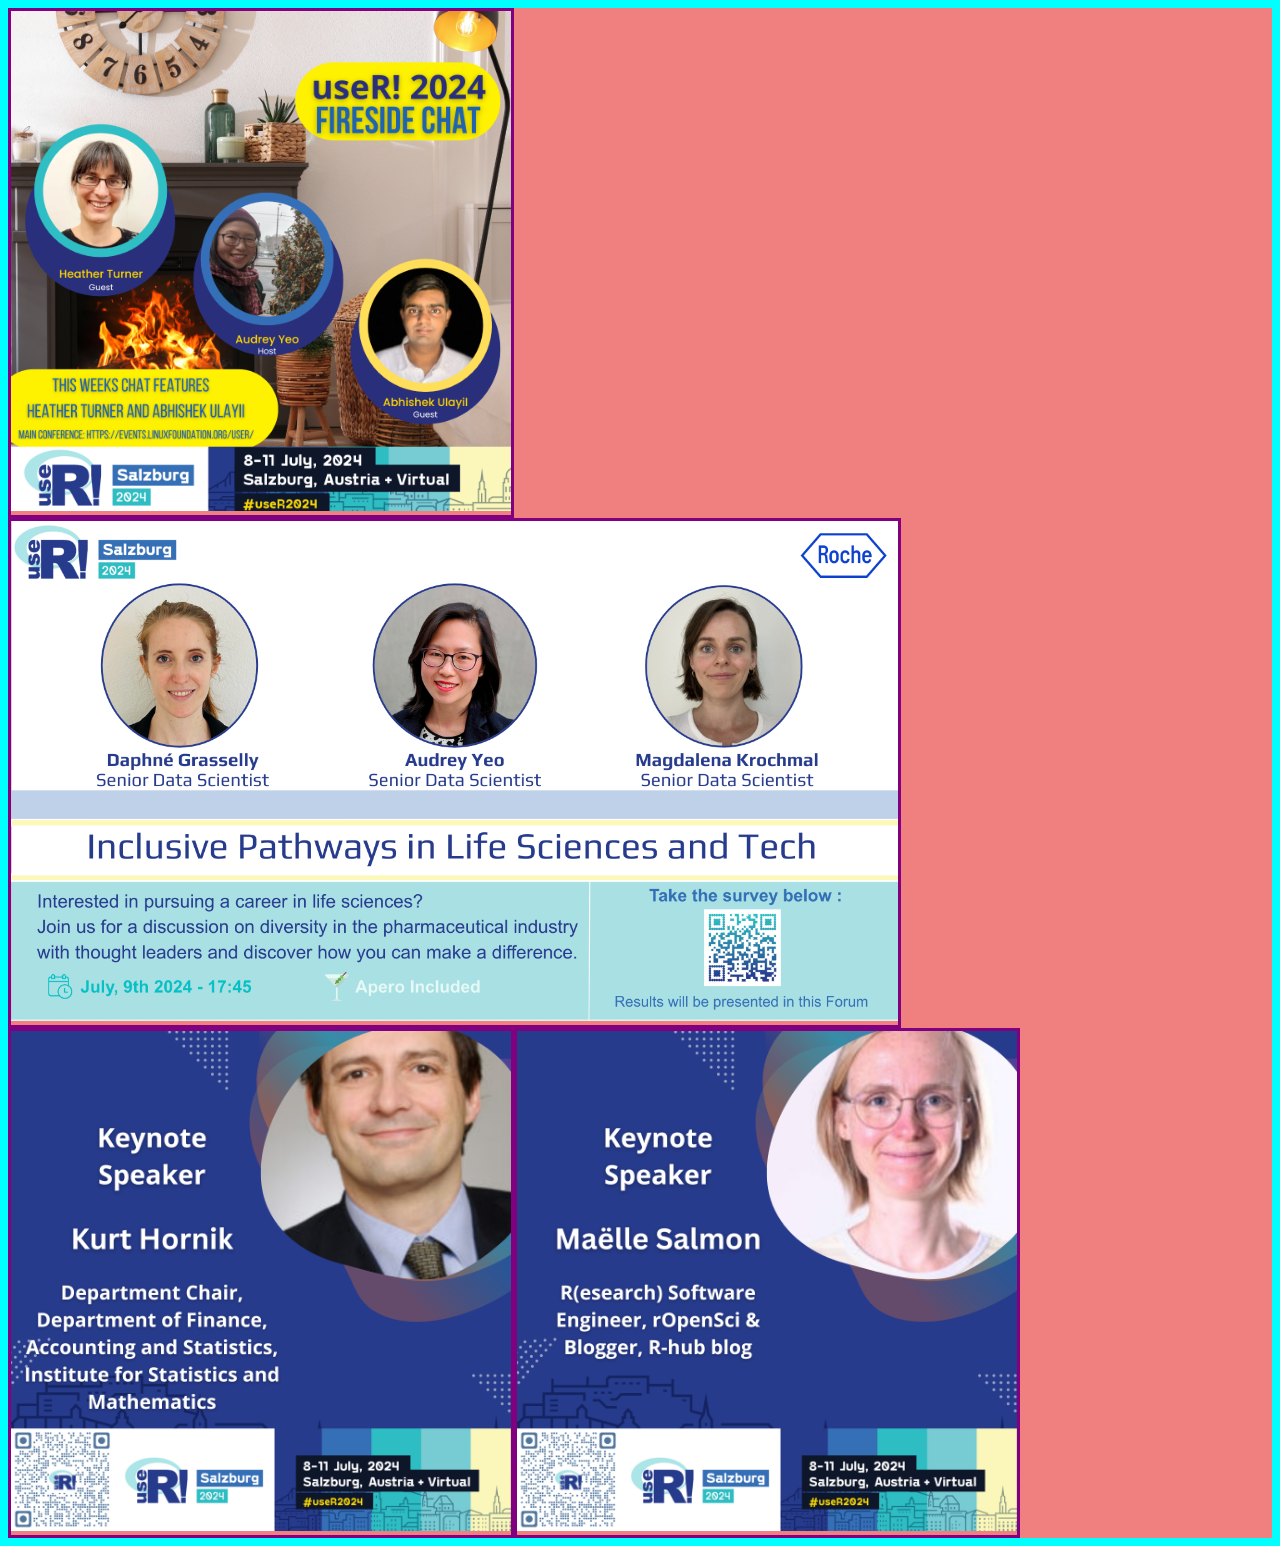
==== index.html @ 4b53d6f5 "Initial site setup with Grid" ====
<!DOCTYPE html>
<html lang="en">
<head>
    <meta charset="UTF-8">
    <meta name="viewport" content="width=device-width, initial-scale=1.0">
    <title>Day 5</title>
    <link rel="stylesheet" href="css/style.css">
</head>
<body>
    <div class="box1">
        <div><img src="images/FiresidechatHeatherAbhi.png" alt=""></div>
        <div><img src="images/inclusive_pathsways_2024_Graselly_Krochmal_Yeo.png" alt=""></div>
        <div><img src="images/Kurt Hornik.png" alt=""></div>
        <div><img src="images/Maëlle Salmon.png" alt=""></div>
    </div>

    

   
</body>
</html>
---- css/style.css ----
body {background-color: aqua;}

.box1 {
    background-color: lightcoral;
    display: flex;
    flex-wrap: wrap;
}

.box1>div{
border: 3px solid purple;  
}
.box1>div>img{
    width: 100%;
    height: 500px;
}

.box2{
    background-color: beige;
    border: 4px solid red;
    padding-left: 6%;
    padding-top: 1%;
    display: grid;
    grid-template-columns: 1fr 1fr;
}

.box2>div{
    background-color: lawngreen;
    border: 2px solid royalblue;
    width: 46%;
    float: left;
}
.box3{
    background-color: lightgray;
    border: 4px solid darkolivegreen;
    display: grid;
    grid-template-columns: 1fr 1fr;
}
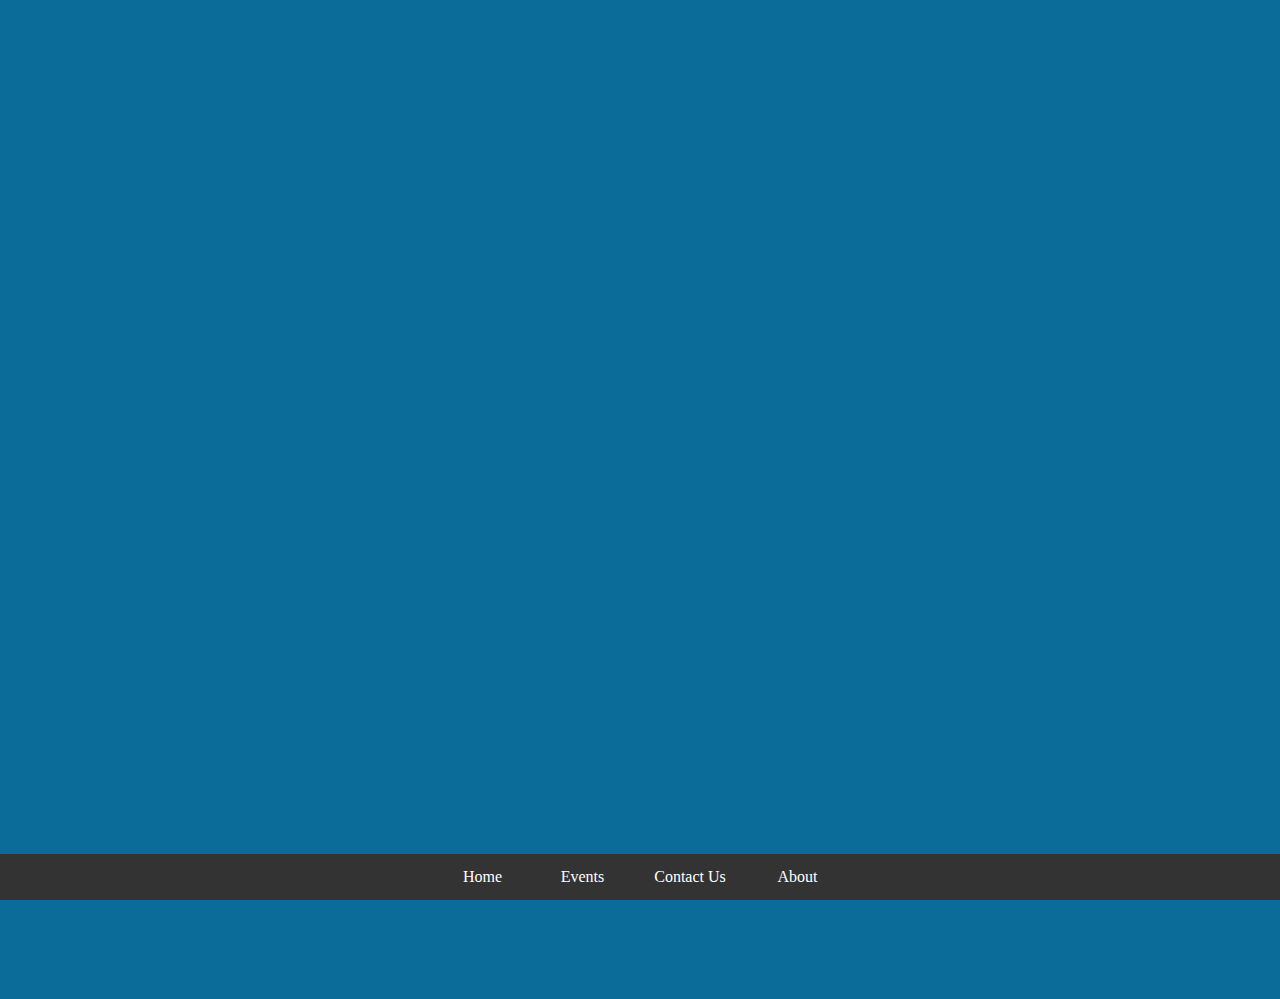
==== commit 26c0ef10: "Refactor and final structure." ====
--- a/index.html
+++ b/index.html
@@ -3,19 +3,50 @@
 <head>
     <meta charset="UTF-8">
     <meta name="viewport" content="width=device-width, initial-scale=1.0">
-    <title>Day 5</title>
     <link rel="stylesheet" href="css/style.css">
+    <link rel="stylesheet" href="css/animation.css">
+
+    <title>Document</title>
 </head>
 <body>
-    <div class="box1">
-        <div><img src="images/FiresidechatHeatherAbhi.png" alt=""></div>
-        <div><img src="images/inclusive_pathsways_2024_Graselly_Krochmal_Yeo.png" alt=""></div>
-        <div><img src="images/Kurt Hornik.png" alt=""></div>
-        <div><img src="images/Maëlle Salmon.png" alt=""></div>
-    </div>
+    <header>
 
+    </header>
+
+    <main>
+
+<div class="hero-image">
+    <div class="hero-tint">
+    <div class="hero-content">
+        <h1>useR! 2024</h1>
+        Join the R community in historic Salzburg July 8th - 11th.
+        <a class="hero-button" href="https://web.cvent.com/event/182eb69b-3568-4af3-9135-712c5d60348d/register?__hstc=160532258.2cb5e85e010b579c0fb64240814760c4.1705298804145.1720108149977.1720125713028.85&__hssc=160532258.2.1720125713028&__hsfp=3391937856&_gl=1*1c7i5jy*_gcl_au*MjA1NDMwOTU1My4xNzEzNDc2NDE0*_ga*NTA2NDI1MDIzLjE3MDUyOTg4MDI.*_ga_VWZ4V8CGRF*MTcyMDEyNTcxMy42OS4xLjE3MjAxMjU3MTUuMC4wLjA." target="_blank" rel="noopener">Register</a>
+    </div></div>
+</div>
+<div><p class="section-text">Keynote Speakers</p></div>
+<div class="container">
     
+    <div class="item item1"><img src="images/DrKellyBodwin.png" class="gallery-img" alt=""></div>
+    <div class="item item2"><img src="images/Kurt Hornik.png" class="gallery-img" alt=""></div>
+    <div class="item item3"><img src="images/Hilaryparker.png" class="gallery-img" alt=""></div>
+    <div class="item item3"><img src="images/TorstenHothorn.png" class="gallery-img" alt=""></div>
+    <div class="item item3"><img src="images/Maëlle Salmon.png" class="gallery-img" alt=""></div>
 
-   
+</div>
+
+    </main>
+
+<footer>
+    <ul>
+        <li><a href="index.html">Home</a></li>
+        <li><a href="events.html">Events</a></li>
+        <li><a href="contact.html">Contact Us</a></li>
+        <li><a href="about.html">About</a></li>
+      </ul>
+
+
+</footer>
+
+
 </body>
 </html>--- a/css/style.css
+++ b/css/style.css
@@ -1,37 +1,139 @@
-body {background-color: aqua;}
-
-.box1 {
-    background-color: lightcoral;
-    display: flex;
-    flex-wrap: wrap;
+body{
+    background-color: rgb(11, 108, 153);
+    margin: 0;
+    padding: 0;
+    
 }
 
-.box1>div{
-border: 3px solid purple;  
-}
-.box1>div>img{
-    width: 100%;
-    height: 500px;
+.hero-image{
+
+background-image: linear-gradient(rgba(0, 0, 0, 0.2), rgba(0, 0, 0, 0.1)), url("../images/UseR-24-Event-LaunchAssets-v2_subhero-2400x750-A.png"); 
+height: 300px;
+background-position: center;
+background-size: cover;
+
+opacity: 0;
+    animation: fadein .5s;
+    animation-fill-mode: both;
 }
 
-.box2{
-    background-color: beige;
-    border: 4px solid red;
-    padding-left: 6%;
-    padding-top: 1%;
+.hero-image .hero-tint{
+    width: 100%;
+    height: 100%;
+    background-color: rgba(0, 0, 0, 0.3);
     display: grid;
-    grid-template-columns: 1fr 1fr;
+    
 }
 
-.box2>div{
-    background-color: lawngreen;
-    border: 2px solid royalblue;
-    width: 46%;
+.hero-image .hero-content{
+background: radial-gradient(circle, #f3e305 0%, #09e4e4 100%);
+  
+  -webkit-background-clip: text;
+  background-clip: text;
+  color: transparent;
+  animation: animatedGradient 2s infinite ease;
+  animation-direction: alternate;
+    font-size: xx-large;
+    
+}
+
+.hero-image .hero-content {
+    margin-left: calc(40px + 4vw);
+    margin-bottom: calc(40px + 3vw);
+    justify-content: left;
+    display: grid;
+}
+
+.hero-image .hero-button{
+    
+    border-radius: 5px;
+    padding: 
+    calc(10px + 0.15vw)
+    calc(15px + 0.15vw);
+    background: rgba(0, 100, 200, 0.8);
+    color: rgb(241, 200, 15);
+    font-size: calc(8px + 1vw);
+    text-decoration: none;
+    
+    position: relative;
+    width: 11%;
+   
+    
+}
+.hero-image .hero-button:hover{
+    background: rgba(180, 174, 174, 0.3);
+    color: rgb(253, 210, 18);
+    }
+.container{
+    display: grid;
+    grid-template-columns: repeat(auto-fill, 285px);
+    place-items: center;
+    gap: 20px;
+    padding-left: 5%;
+    opacity: 0;
+    animation: fadein 1s;
+    animation-fill-mode: both;
+}
+.gallery-img{
+    margin-top: 10px;
+    width: 100%;
+    height: 100%;
+    object-fit: cover;
+    
+    
+
+    
+}
+
+
+.section-text{
+    color: gold;
+    text-align: center;
+    font-size: 3rem;
+    margin: 0;
+    padding: 1%;
+    text-shadow: rgb(13, 144, 161) 1px 1px;
+    
+    animation: fadein 1.5s;
+    animation-fill-mode: forwards;
+    opacity: 0;
+}
+
+  ul {
+    display: grid;
+    list-style-type: none;
+    margin: 0;
+    padding: 0;
+    grid-template-columns: 100px 100px 115px 100px;
+    grid-template-rows: auto;
+    justify-content: center;
+  }
+  ul {
+    list-style-type: none;
+    margin: 0;
+    padding: 0;
+    overflow: hidden;
+    background-color: #333;
+    position: fixed;
+    bottom: 0;
+    
+    width: 100%;
+  }
+  
+  li {
     float: left;
-}
-.box3{
-    background-color: lightgray;
-    border: 4px solid darkolivegreen;
-    display: grid;
-    grid-template-columns: 1fr 1fr;
-}+  }
+  
+  li a {
+    display: block;
+    color: white;
+    text-align: center;
+    padding: 14px 16px;
+    text-decoration: none;
+  }
+  
+  /* Change the link color to #111 (black) on hover */
+  li a:hover {
+    background-color: #111;
+  }
+  --- a/css/animation.css
+++ b/css/animation.css
@@ -0,0 +1,31 @@
+@keyframes fadein {
+    from {opacity: 0;
+        transform: translateX(1000%);
+    }
+    to 
+    {opacity: 1;
+        transform: translateX(0);}
+    
+}
+
+@keyframes animatedGradient {
+    from {
+      background-size: 10%;
+      
+    }
+  
+    to {
+      background-size: 25%;
+    }
+  }
+  @keyframes slidein {
+    0% {
+        transform: translateX(1000%);
+    }
+    90% {
+        transform: translateX(-50%);}
+        
+    100% {
+        transform: translateX(0);
+    }
+  }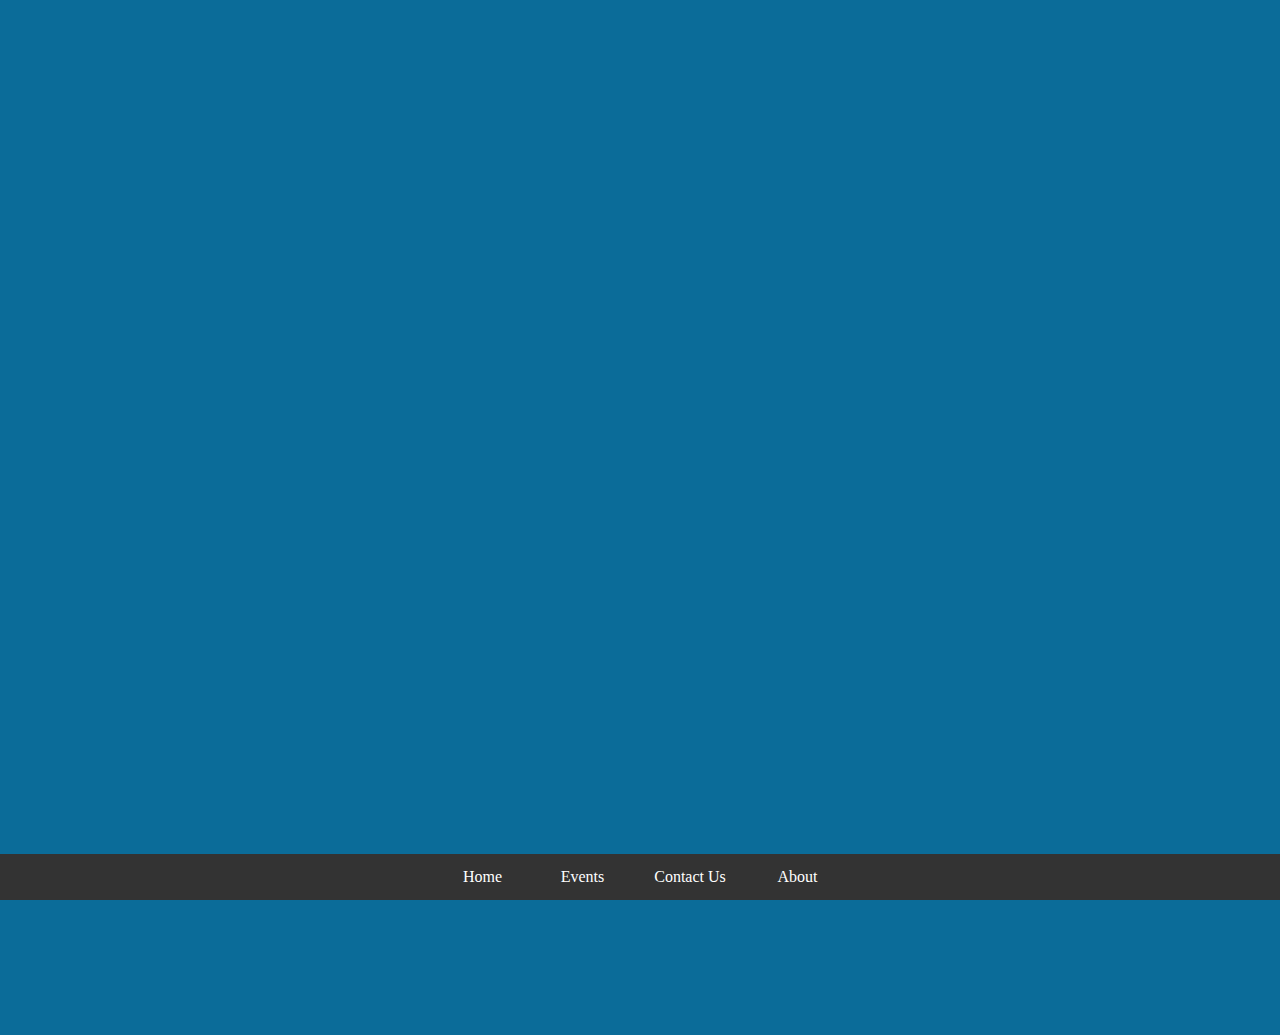
==== commit 1513ec02: "Add text to speaker pics." ====
--- a/index.html
+++ b/index.html
@@ -26,11 +26,11 @@
 <div><p class="section-text">Keynote Speakers</p></div>
 <div class="container">
     
-    <div class="item item1"><img src="images/DrKellyBodwin.png" class="gallery-img" alt=""></div>
-    <div class="item item2"><img src="images/Kurt Hornik.png" class="gallery-img" alt=""></div>
-    <div class="item item3"><img src="images/Hilaryparker.png" class="gallery-img" alt=""></div>
-    <div class="item item3"><img src="images/TorstenHothorn.png" class="gallery-img" alt=""></div>
-    <div class="item item3"><img src="images/Maëlle Salmon.png" class="gallery-img" alt=""></div>
+    <div class="item item1"><div>Kelly Bodwin</div> <img src="images/DrKellyBodwin.png" class="gallery-img" alt=""></div>
+    <div class="item item2"><div>Kurt Hornik</div><img src="images/Kurt Hornik.png" class="gallery-img" alt=""></div>
+    <div class="item item3"><div>Hilary Parker</div><img src="images/Hilaryparker.png" class="gallery-img" alt=""></div>
+    <div class="item item3"><div>Torsten Hothorn</div><img src="images/TorstenHothorn.png" class="gallery-img" alt=""></div>
+    <div class="item item3"><div>Maelle Salmon</div><img src="images/Maëlle Salmon.png" class="gallery-img" alt=""></div>
 
 </div>
 
--- a/css/style.css
+++ b/css/style.css
@@ -2,6 +2,7 @@
     background-color: rgb(11, 108, 153);
     margin: 0;
     padding: 0;
+    color: #f3e305;
     
 }
 
